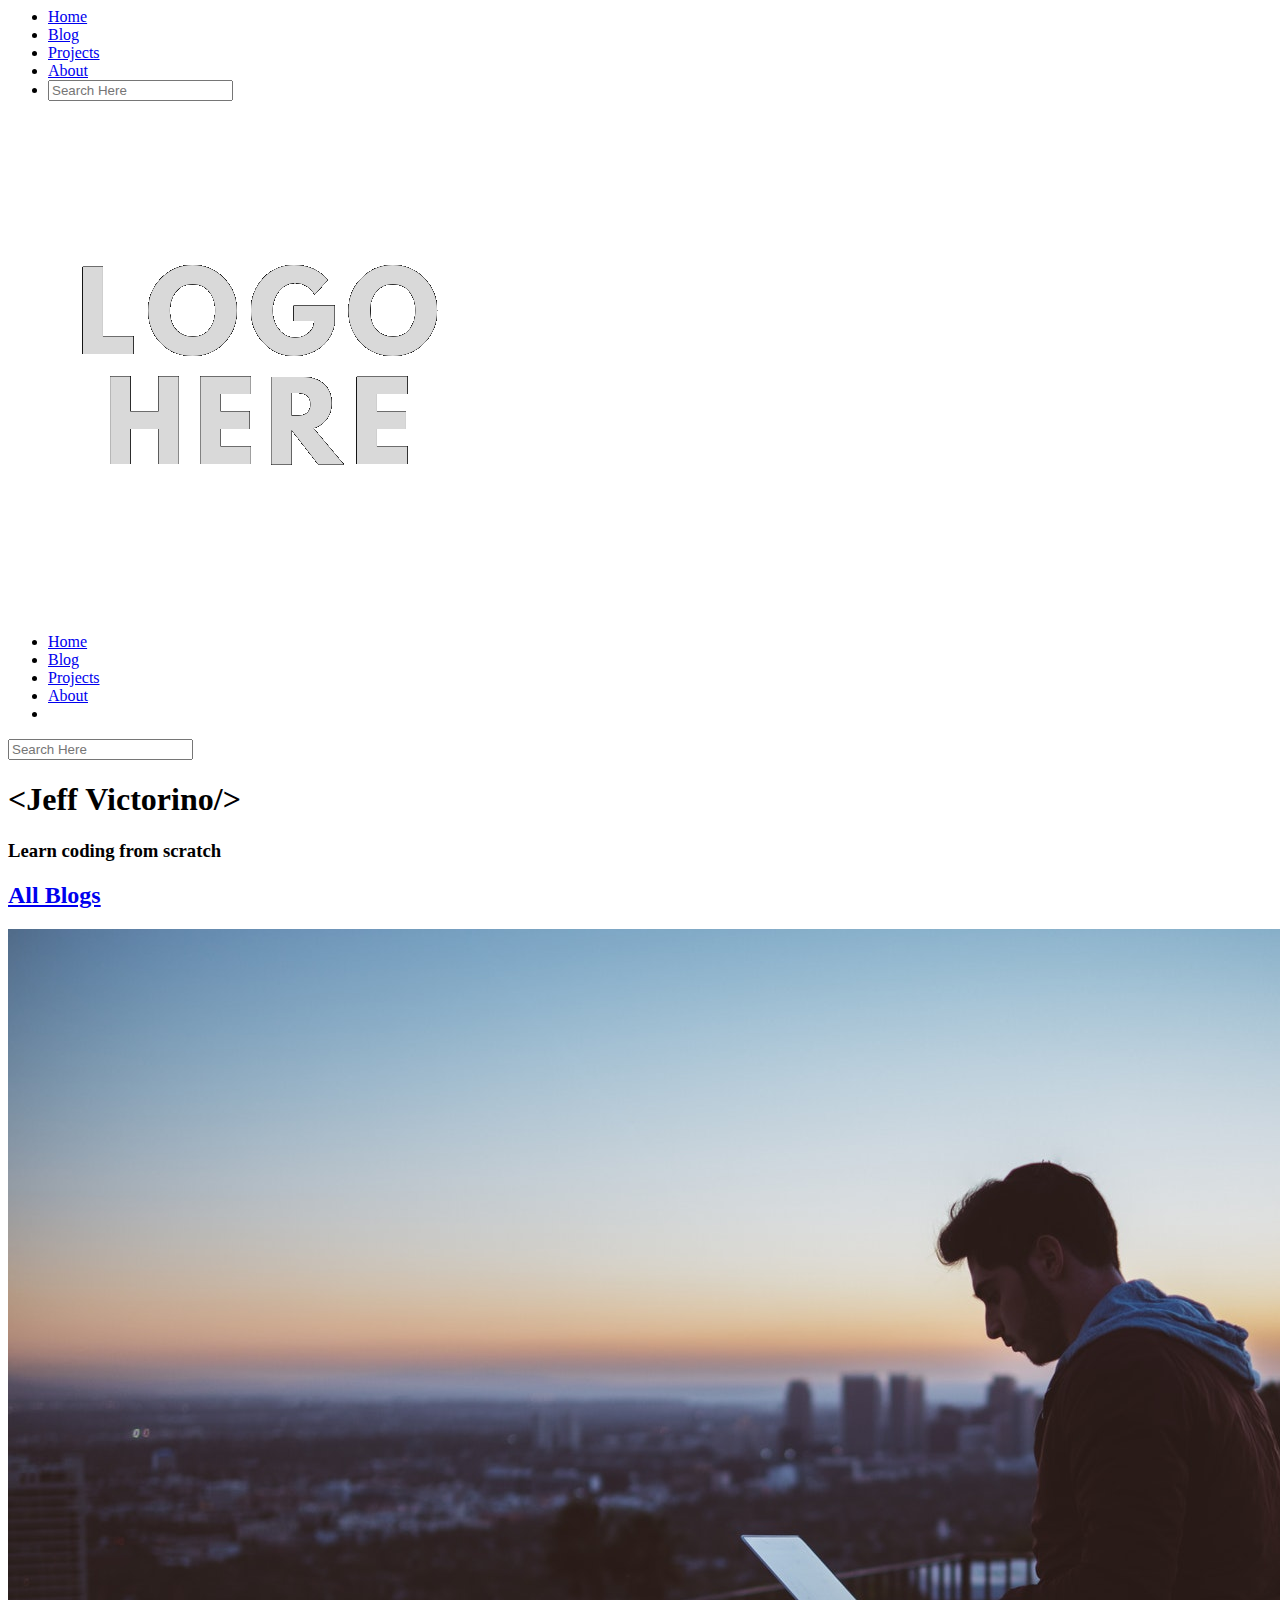
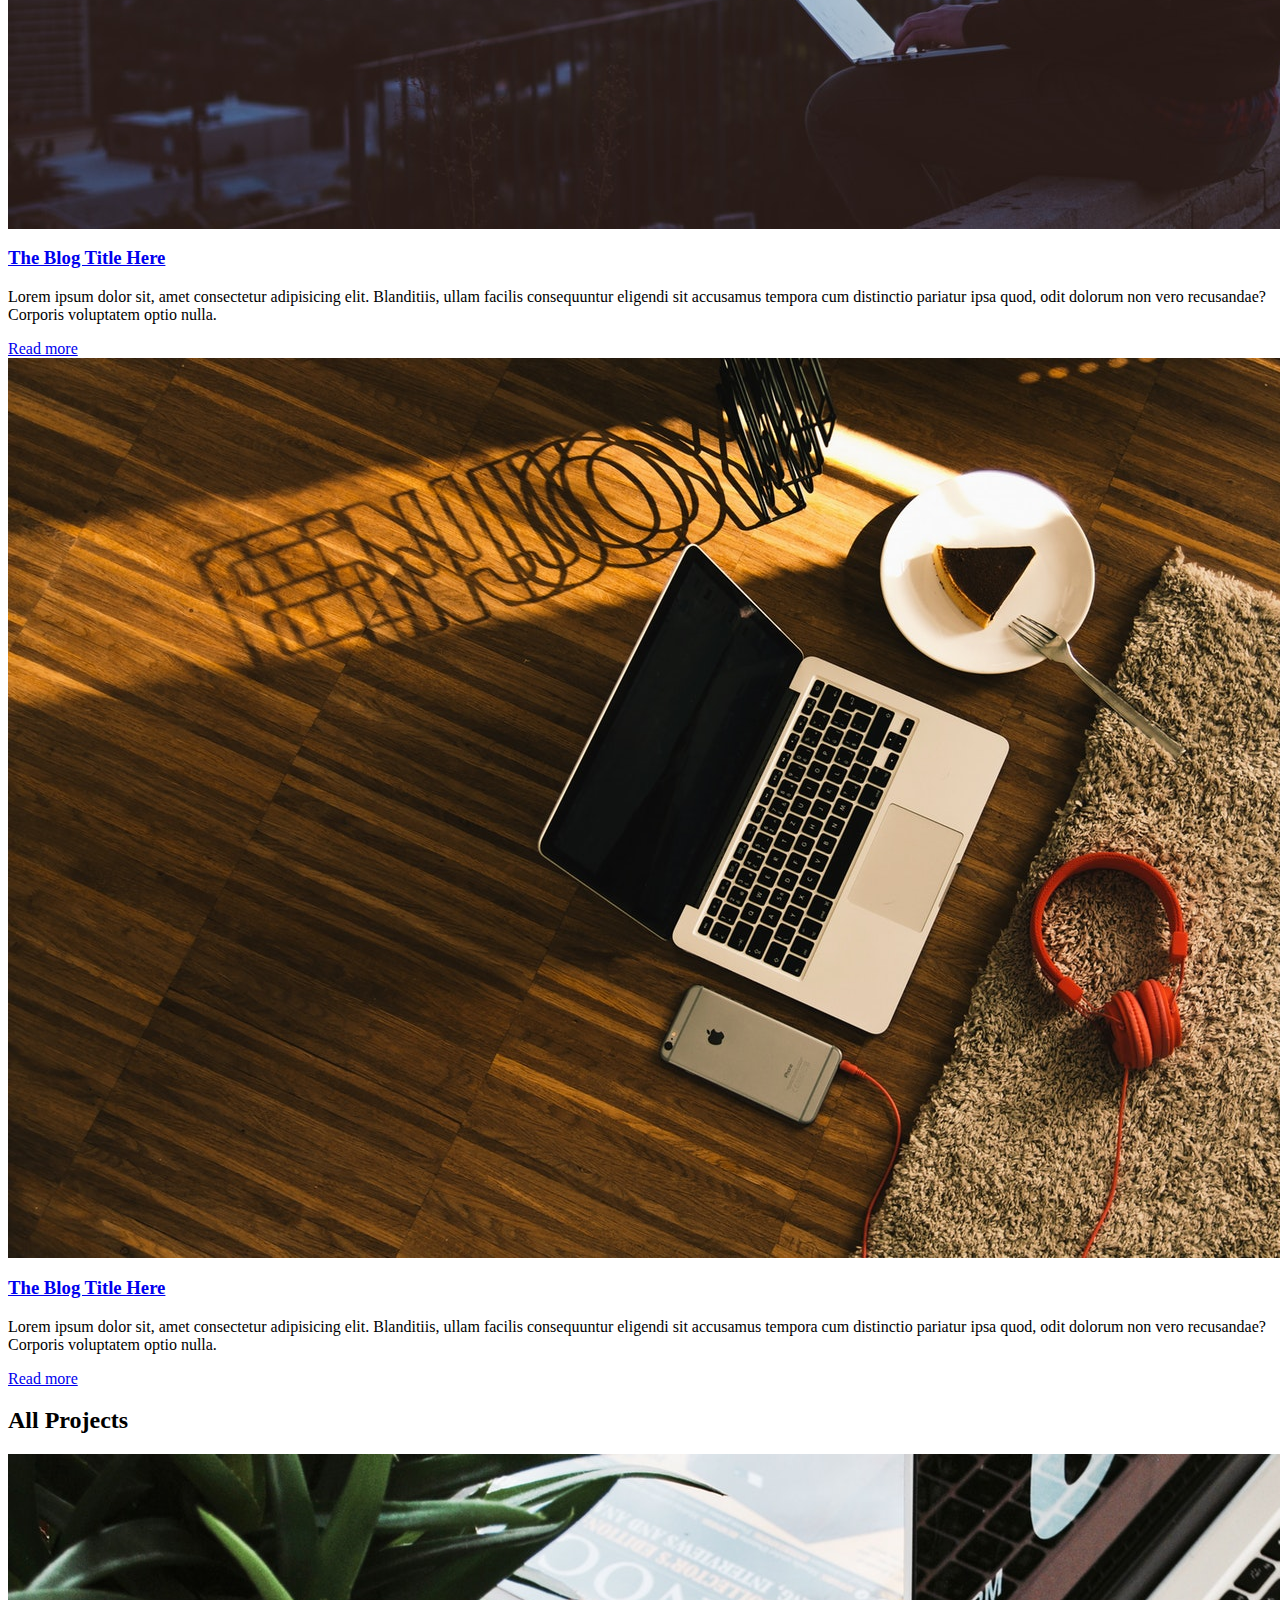
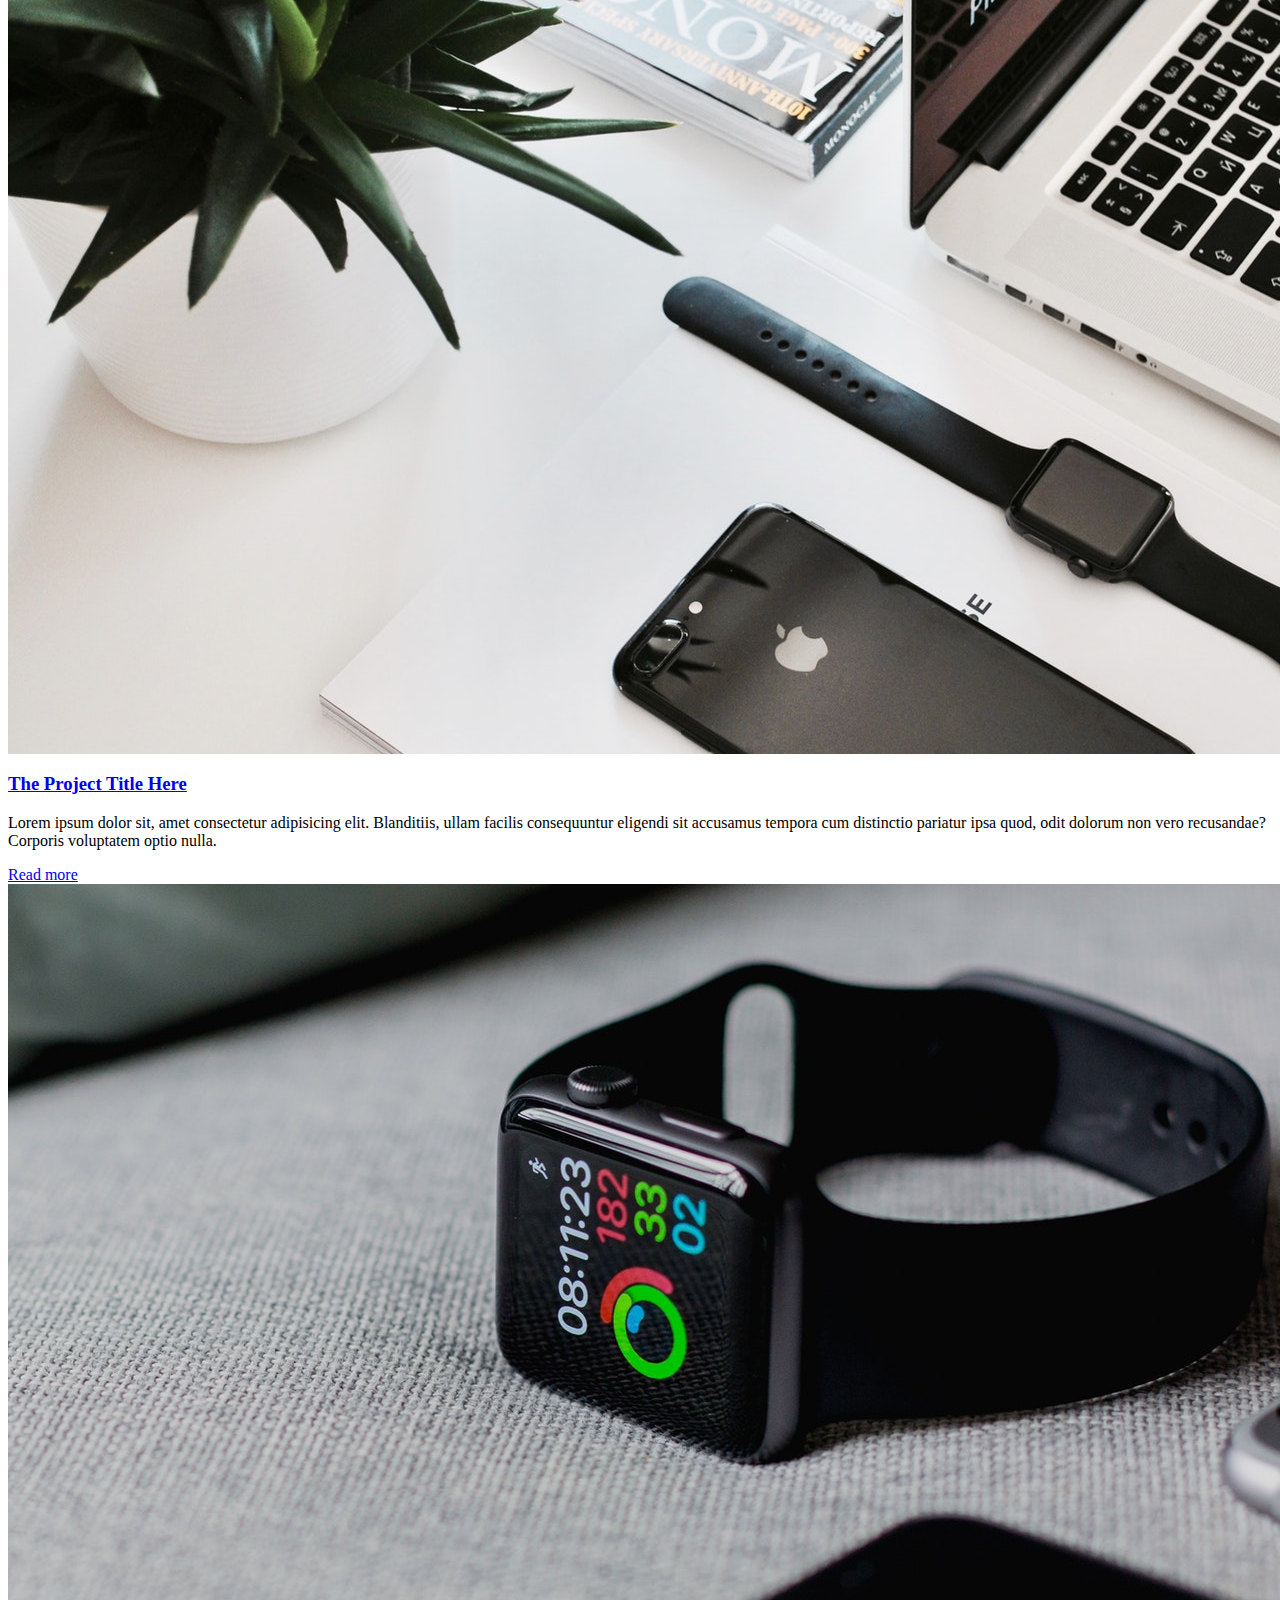
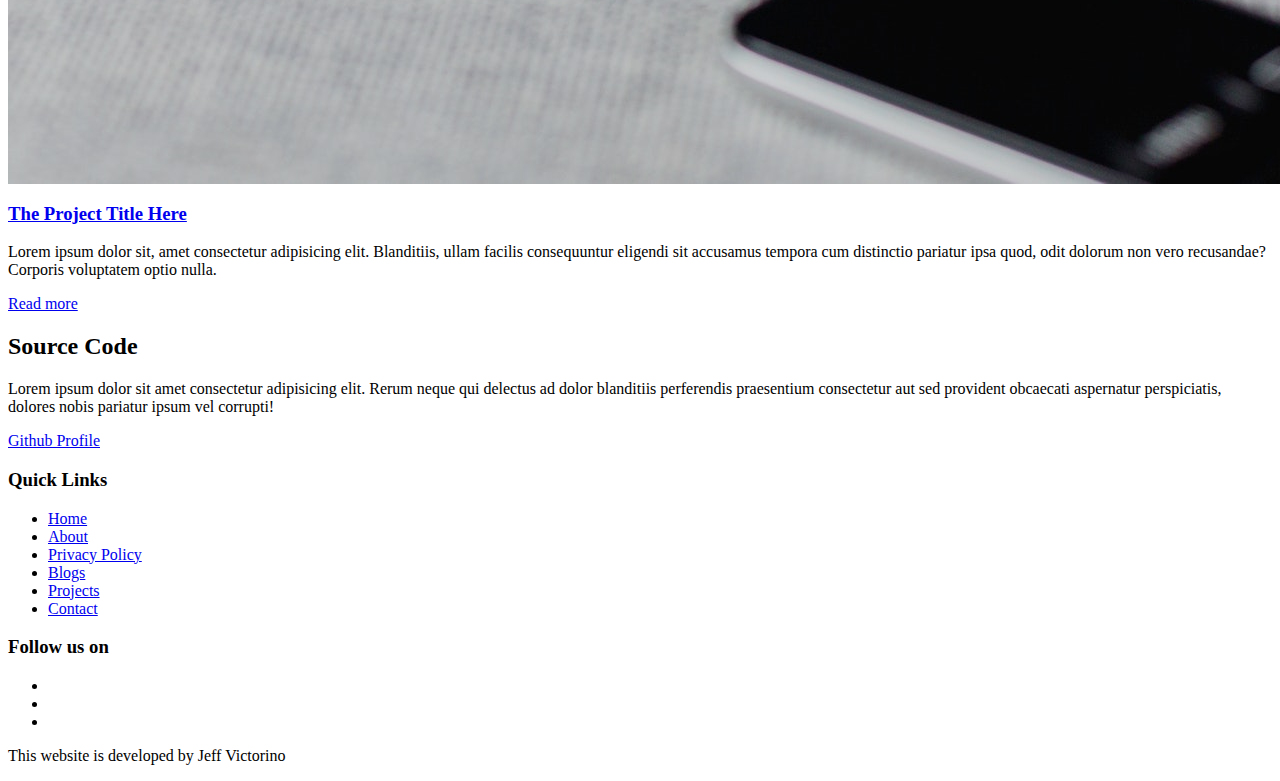
==== Project/index.html @ 7c4e8e59 "Main page and images" ====
<!DOCTYPE hmtl>
<html lang="en">
<head>
	<meta charset="UTF-8">
	<meta name="viewport" content="width=device-width, initial-scale=1.0">
	<meta http-equiv="X-UA-Compatible" content="ie=edge">
	<link rel="stylesheet" href="https://use.fontawesome.com/releases/v5.1.0/css/all.css" integrity="sha384-lKuwvrZot6UHsBSfcMvOkWwlCMgc0TaWr+30HWe3a4ltaBwTZhyTEggF5tJv8tbt"crossorigin="anonymous">
    <link href="https://fonts.googleapis.com/css?family=Roboto|Roboto+Condensed|Roboto+Slab" rel="stylesheet">
	<link rel="stylesheet" href="style.css">
	<title>Jeff Victorino</title>
</head>
<body>
	<!--Mobile Navigation-->
	<div id="slideout-menu">
		<ul>
			<li>
				<a href="#">Home</a>
			</li>
			<li>
				<a href="#">Blog</a>
			</li>
			<li>
				<a href="#">Projects</a>
			</li>
			<li>
				<a href="#">About</a>
			</li>
			<li>
				<input type="text" placeholder="Search Here">
				<br>
				<a href="#">
					<i class="fas fa-search"></i>
				</a>
			</li>
		</ul>
	</div>

	<!--Navigation-->
	<nav>
		<div id="logo-img">
			<a href="#">
				<img src="img/logo.png" alt="My Logo">
			</a>
		</div>
		<div id="menu-icon">
			<i class="fas fa-bars"></i>
		</div>
		<ul>
			<li>
				<a href="#">Home</a>
			</li>
			<li>
				<a href="#">Blog</a>
			</li>
			<li>
				<a href="#">Projects</a>
			</li>
			<li>
				<a href="#">About</a>
			</li>
			<li>
				<div id="search-icon">
					<i class="fas fa-search"></i>
				</div>
			</li>
		</ul>
	</nav>
	
	<div id="searchbox">
		<input type="text" placeholder="Search Here">
	</div>
	
	<div id="banner">
		<h1>&lt;Jeff Victorino/&gt;</h1>
		<h3>Learn coding from scratch</h3>
	</div>
	
	<main>
		<a href="#">
			<h2 class="section-heading">All Blogs</h2>
		</a>
		
		<section>
			<div class="card">
				<div class="card-image">
					<a href="#">
						<img src="img/1.jpg" alt="Card Image">
					</a>
				</div>
				
				<div class="card-description">
					<a href="#">
						<h3>The Blog Title Here</h3>
					</a>
					<p>
						Lorem ipsum dolor sit, amet consectetur adipisicing elit. Blanditiis, ullam facilis consequuntur eligendi sit accusamus tempora
                        cum distinctio pariatur ipsa quod, odit dolorum non vero recusandae? Corporis voluptatem optio nulla.
					</p>
					<a href="#" class="btn-readmore">Read more</a>
				</div>
			</div>
			
			<div class="card">
				<div class="card-image">
					<a href="#">
						<img src="img/2.jpg" alt="Card Image">
					</a>
				</div>
				
				<div class="card-description">
					<a href="#">
						<h3>The Blog Title Here</h3>
					</a>
					<p>
						Lorem ipsum dolor sit, amet consectetur adipisicing elit. Blanditiis, ullam facilis consequuntur eligendi sit accusamus tempora
                        cum distinctio pariatur ipsa quod, odit dolorum non vero recusandae? Corporis voluptatem optio nulla.
					</p>
					<a href="#" class="btn-readmore">Read more</a>
				</div>
			</div>
		</section>
		
		<h2 class="section-heading">All Projects</h2>
		
		<section>
			<div class="card">
				<div class="card-image">
					<a href="#">
						<img src="img/3.jpg" alt="Card Image">
					</a>
				</div>
				
				<div class="card-description">
					<a href="#">
						<h3>The Project Title Here</h3>
					</a>
					<p>
						Lorem ipsum dolor sit, amet consectetur adipisicing elit. Blanditiis, ullam facilis consequuntur eligendi sit accusamus tempora
                        cum distinctio pariatur ipsa quod, odit dolorum non vero recusandae? Corporis voluptatem optio nulla.
					</p>
					<a href="#" class="btn-readmore">Read more</a>
				</div>
			</div>
			
			<div class="card">
				<div class="card-image">
					<a href="#">
						<img src="img/4.jpg" alt="Card Image">
					</a>
				</div>
				
				<div class="card-description">
					<a href="#">
						<h3>The Project Title Here</h3>
					</a>
					<p>
						Lorem ipsum dolor sit, amet consectetur adipisicing elit. Blanditiis, ullam facilis consequuntur eligendi sit accusamus tempora
                        cum distinctio pariatur ipsa quod, odit dolorum non vero recusandae? Corporis voluptatem optio nulla.
					</p>
					<a href="#" class="btn-readmore">Read more</a>
				</div>
			</div>
		</section>
		
		<h2 class="section-heading">Source Code</h2>
		
		<section id="section-source">
			<p>
				Lorem ipsum dolor sit amet consectetur adipisicing elit. Rerum neque qui delectus ad dolor blanditiis perferendis praesentium
				consectetur aut sed provident obcaecati aspernatur perspiciatis, dolores nobis pariatur ipsum vel corrupti!
			</p>
			<a href="#">Github Profile</a>
		</section>
		
		<footer>
			<div id="left-footer">
				<h3>Quick Links</h3>
				<p>
					<ul>
						<li>
							<a href="#">Home</a>
						</li>
						<li>
							<a href="#">About</a>
						</li>
						<li>
							<a href="#">Privacy Policy</a>
						</li>
						<li>
							<a href="#">Blogs</a>
						</li>
						<li>
							<a href="#">Projects</a>
						</li>
						<li>
							<a href="#">Contact</a>
						</li>
					</ul>
				</p>
			</div>
			
			<div id="right-footer">
				<h3>Follow us on</h3>
				<div id="social-media-footer">
					<ul>
						<li>
							<a href="#">
								<i class="fab fa-facebook"></i>
							</a>
						</li>
						<li>
							<a href="#">
								<i class="fab fa-youtube"></i>
							</a>
						</li>
						<li>
							<a href="#">
								<i class="fab fa-github"></i>
							</a>
						</li>
					</ul>
				</div>
				<p>This website is developed by Jeff Victorino</p>
			</div>
		</footer>
		
	</main>
</body>
</html>
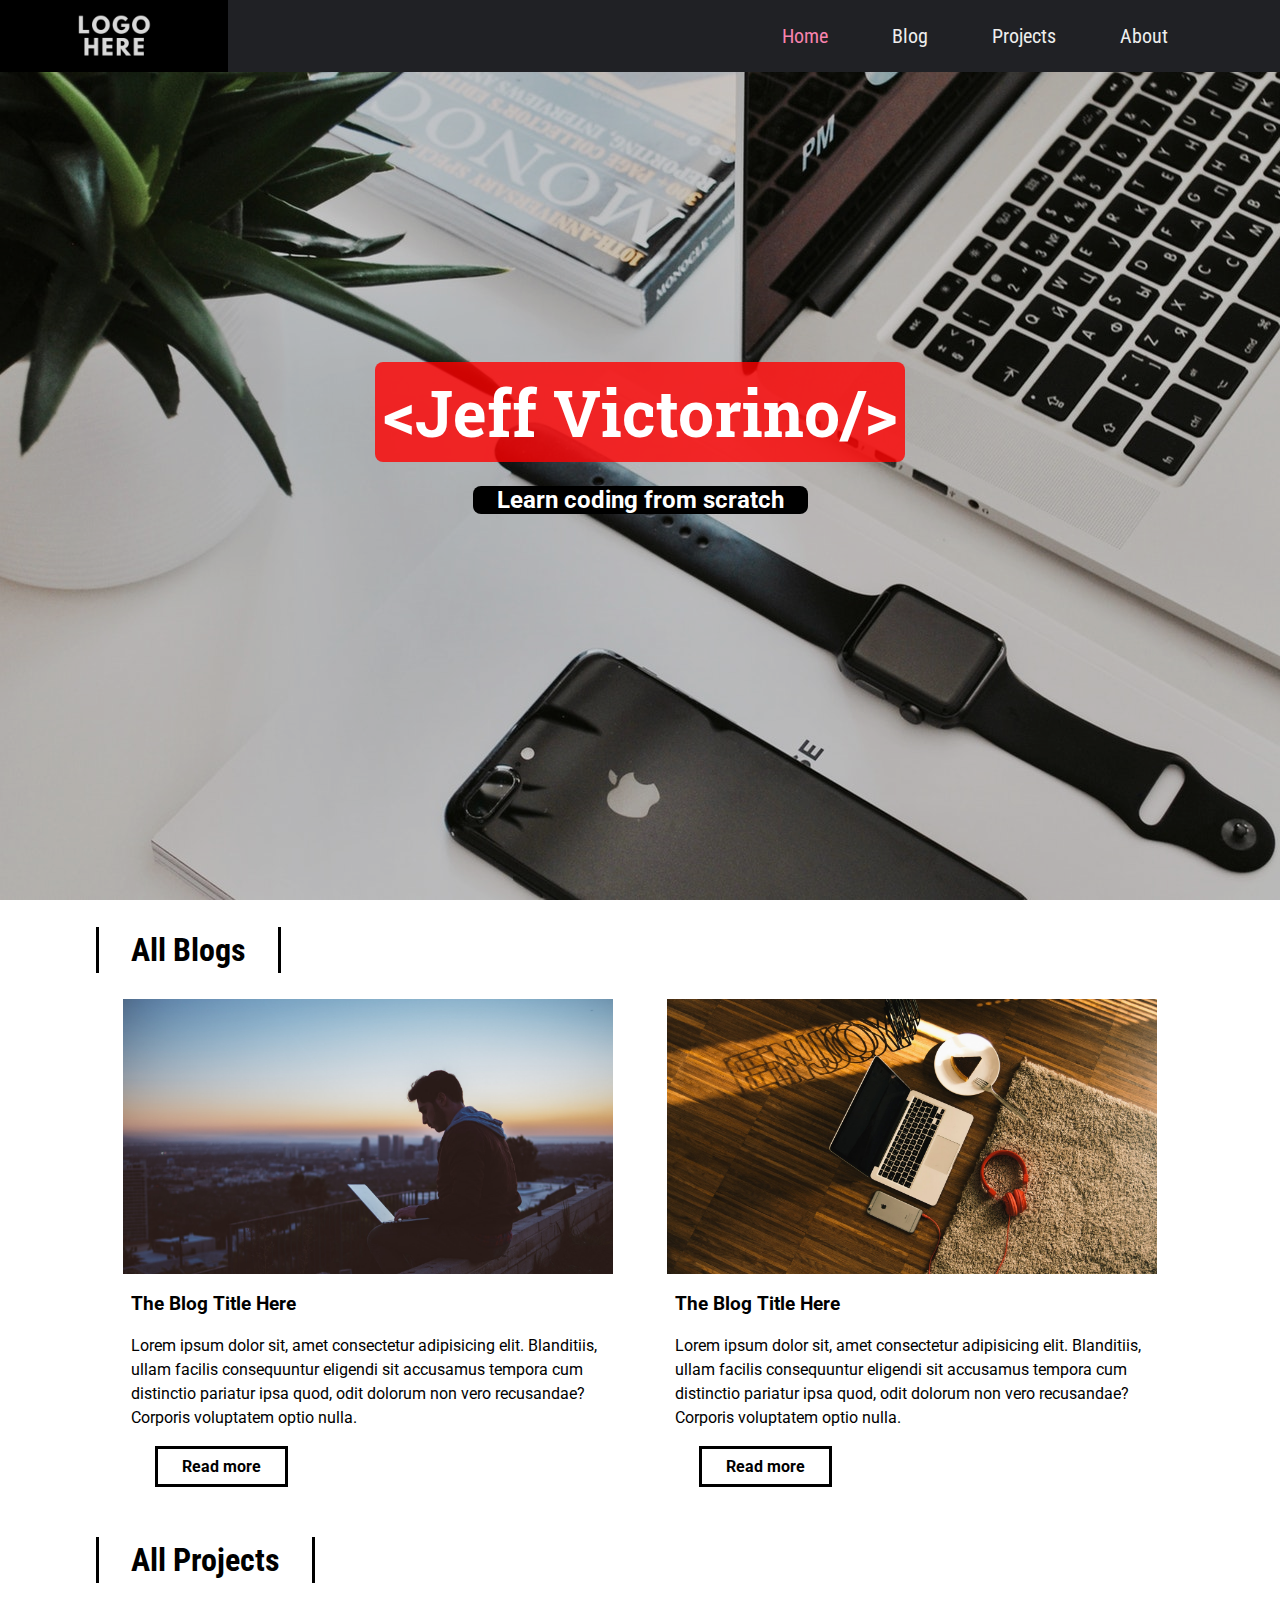
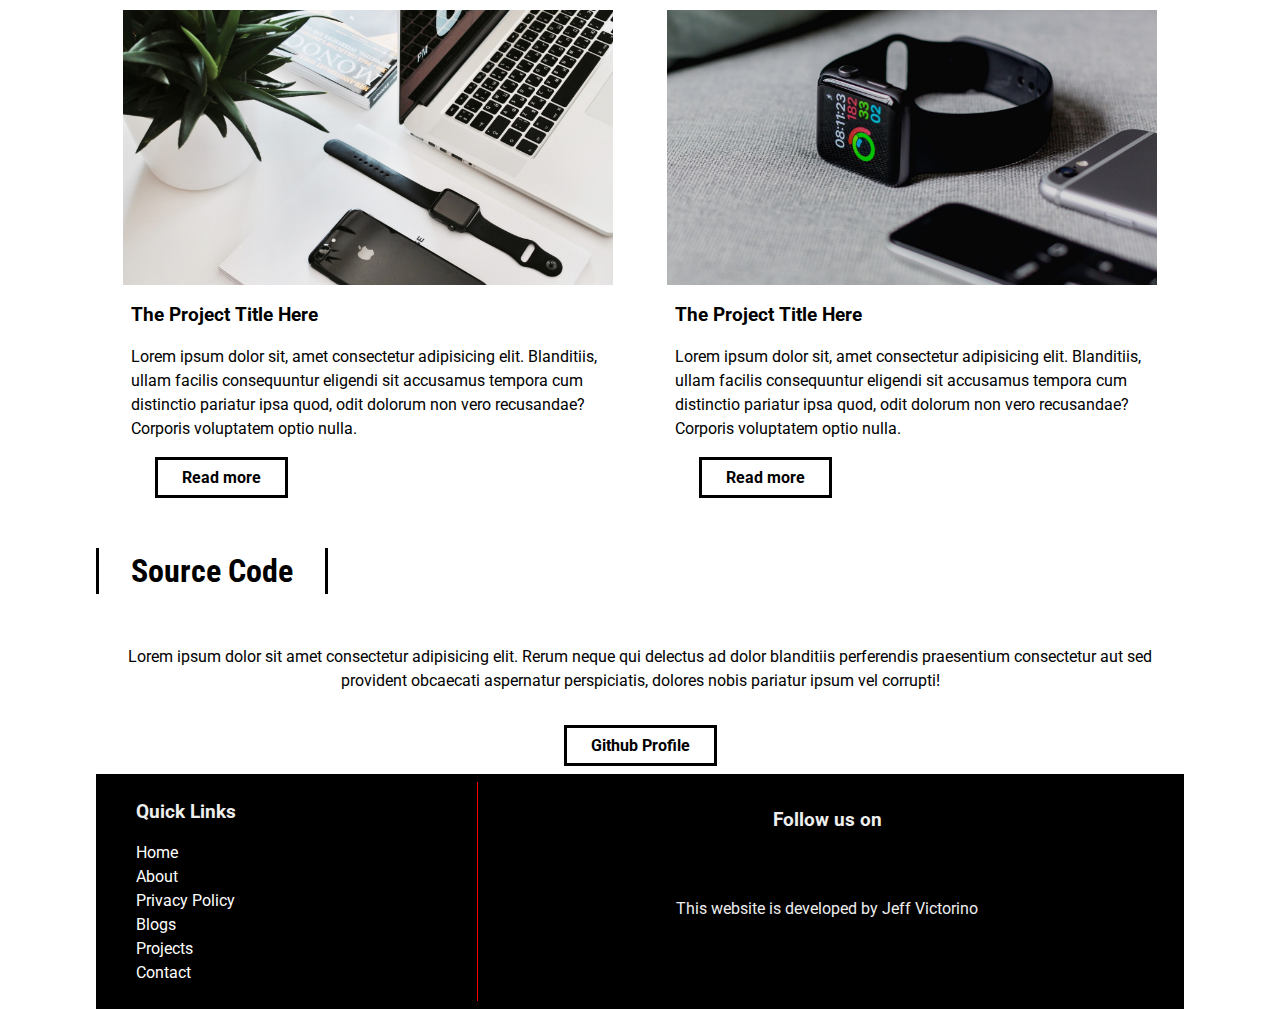
==== commit 78fe489e: "Added css to homepage" ====
--- a/Project/index.html
+++ b/Project/index.html
@@ -27,10 +27,6 @@
 			</li>
 			<li>
 				<input type="text" placeholder="Search Here">
-				<br>
-				<a href="#">
-					<i class="fas fa-search"></i>
-				</a>
 			</li>
 		</ul>
 	</div>
@@ -47,7 +43,7 @@
 		</div>
 		<ul>
 			<li>
-				<a href="#">Home</a>
+				<a class="active" href="#">Home</a>
 			</li>
 			<li>
 				<a href="#">Blog</a>
@@ -169,7 +165,7 @@
 				Lorem ipsum dolor sit amet consectetur adipisicing elit. Rerum neque qui delectus ad dolor blanditiis perferendis praesentium
 				consectetur aut sed provident obcaecati aspernatur perspiciatis, dolores nobis pariatur ipsum vel corrupti!
 			</p>
-			<a href="#">Github Profile</a>
+			<a href="#" class="btn-readmore">Github Profile</a>
 		</section>
 		
 		<footer>
--- a/Project/style.css
+++ b/Project/style.css
@@ -0,0 +1,427 @@
+body {
+	font-family: 'Roboto', sans-serif;
+	margin: 0;
+}
+
+h1 {
+	padding: 8px;
+	background: rgba(255, 0, 0, 0.8);
+	border-radius: 8px;
+	margin: 0;
+	font-size: 64px;
+	font-family: 'Roboto Slab', serif;
+}
+
+p {
+	line-height: 1.5;
+}
+
+main {
+	margin: 0 auto;
+}
+
+a {
+	text-decoration: none;
+	color: black;
+}
+
+a:hover {
+	text-decoration: underline;
+}
+
+/*Inputs*/
+input,
+textarea {
+	height: 32px;
+	padding: 0 16px;
+	font-family: 'Roboto Condensed', sans-serif;
+	font-size: 20px;
+	border: none;
+	box-shadow: inset 8px 3px 18px -4px rgba(0, 0, 0, 0.4);
+}
+
+input:focus,
+textarea:focus {
+	outline: none;
+}
+
+/*Banner*/
+#banner {
+	height: 100vh;
+	display: flex;
+	align-items: center;
+	justify-content: center;
+	flex-direction: column;
+	background: rgba(0, 0, 0, 0.2) url('img/3.jpg');
+	background-size: cover;
+	background-attachment: fixed;
+	background-position: center;
+	background-blend-mode: overlay;
+	color: white;
+}
+
+#banner h3 {
+	background: black;
+	border-radius: 8px;
+	padding: 0 24px;
+	font-size: 24px;
+}
+
+/*Search Box*/
+#searchbox {
+	position: fixed;
+	right: 0;
+	top: 24px;
+	width: 500px;
+	pointer-events: none;
+	z-index: 50;
+	transition: 0.4s;
+}
+
+#searchbox input {
+	height: 48px;
+	width: 100%;
+}
+
+/*Navigation*/
+nav {
+	height: 72px;
+	background: #202125;
+	width: 100%;
+	margin: 0;
+	position: fixed;
+	font-family: 'Roboto Condensed', sans-serif;
+	font-size: 20px;
+	display: flex;
+	justify-content: space-between;
+	padding: 0 16px 0 0;
+	box-sizing: border-box;
+	z-index: 100;
+}
+
+nav a {
+	padding: 0 32px;
+	color: #eee;
+	transition: 0.4s;
+}
+
+nav a:hover {
+	text-decoration: none;
+	color: red;
+}
+
+nav ul {
+	display: flex;
+	list-style: none;
+	justify-content: space-around;
+	align-items: center;
+	height: 100%;
+	margin: 0;
+}
+
+.active {
+	color: #f783ae;
+}
+
+#logo-img {
+	display: flex;
+	height: 100%;
+	background: #111;
+	padding: 0 32px;
+	align-items: center;
+	color: white;
+	transition: 0.4s;
+}
+
+#logo-img img {
+	height: 100px;
+}
+
+#logo-img:hover {
+	background: black;
+}
+
+#menu-icon {
+	height: 100%;
+	font-size: 28px;
+	padding: 0 4px;
+	color: #eee;
+	display: none;
+	align-items: center;
+}
+
+/*Search Icon*/
+#search-icon {
+	color: white;
+	padding: 0 32px;
+	cursor: pointer;
+	transition: 0.4s;
+}
+
+#search-icon:hover {
+	color: red;
+}
+
+/*Slideout Menu*/
+#slideout-menu {
+	display: none;
+	background: #2d3436;
+	z-index: 100;
+	position: fixed;
+	transition: 0.4s;
+	margin-top: 72px;
+	width: 100%;
+	text-align: center;
+}
+
+#slideout-menu ul {
+	list-style: none;
+	padding: 0 32px;
+}
+
+#slideout-menu ul li {
+	padding: 8px;
+}
+
+#slideout-menu a {
+	font-family: 'Roboto Condensed', sans-serif;
+	font-size: 20px;
+	color: white;
+}
+
+#slideout-menu input {
+	width: 85%;
+	padding: 8px;
+	font-family: 'Roboto Condensed', sans-serif;
+	font-size: 20px;
+	text-align: center;
+}
+
+/*Sections*/
+section {
+	display: flex;
+	justify-content: space-around;
+	flex-wrap: wrap;
+}
+
+.section-heading {
+	font-size: 32px;
+	font-family: 'Roboto Condensed', sans-serif;
+	border-left: 3px solid black;
+	border-right: 3px solid black;
+	transition: all 0.4s;
+	display: inline-block;
+	padding: 4px 32px;
+}
+
+.section-heading:hover {
+	padding: 4px 48px;
+	background: red;
+}
+
+/*Section Source*/
+#section-source p {
+	padding: 8px;
+	text-align: center;
+}
+
+#section-source a {
+	margin: 8px;
+	text-align: center;
+}
+
+/*Card*/
+.card-image {
+	transition: 0.4s;
+}
+
+.card-image:hover {
+	box-shadow: 0 10px 6px -6px #777;
+}
+
+.card .card-description {
+	padding: 0 8px;
+}
+
+/*Button Read More*/
+.btn-readmore {
+	padding: 8px 24px;
+	border: 3px solid black;
+	transition: 0.4s;
+	display: inline-block;
+	margin-bottom: 24px;
+	margin-left: 24px;
+	font-weight: bold;
+	cursor: pointer;
+	background: white;
+}
+
+.btn-readmore:hover {
+	background: red;
+	text-decoration: none;
+	padding: 8px 64px 8px 24px;
+	color: white;
+}
+
+/*Footer*/
+footer {
+	background: black;
+	padding: 8px;
+	color: #eee;
+	display: flex;
+}
+
+footer a {
+	color: white;
+}
+
+footer #left-footer {
+	flex: 1;
+	border-right: 1px solid red;
+	padding-left: 32px;
+}
+
+footer #left-footer ul {
+	padding: 0;
+	list-style: none;
+	line-height: 1.5;
+}
+
+footer #right-footer {
+	flex: 2;
+	padding: 8px;
+	text-align: center;
+}
+
+footer #social-media-footer a .fa-facebook,
+footer #social-media-footer a .fa-youtube,
+footer #social-media-footer a .fa-github {
+	color:white;
+	transition: 0.4s;
+}
+
+footer #social-media-footer ul {
+	display: flex;
+	list-style: none;
+	justify-content: center;
+	padding: 0;
+}
+
+footer #social-media-footer ul li {
+	font-size: 48px;
+	padding: 16px;
+	transition: 0.4s;
+}
+
+footer #social-media-footer ul li:hover a .fa-youtube {
+	color: red;
+}
+
+footer #social-media-footer ul li:hover a .fa-facebook {
+	color: #3b5998;
+}
+
+footer #social-media-footer ul li:hover a .fa-github {
+	color: #bbb;
+}
+
+/*Media Queries*/
+@media (max-width: 900px) {
+	nav ul {
+		display: none;
+	}
+	
+	#menu-icon {
+		display: flex;
+	}
+	
+	#slideout-menu {
+		/*display: block;*/
+	}
+	
+	#searchbox {
+		display: none;
+	}
+}
+
+@media (max-width: 719px) {
+	main {
+		width: 95%;
+	}
+	
+	section {
+		flex-direction: column;
+	}
+	
+	.card,
+	.card .card-image img {
+		width: 100%;
+	}
+	
+	footer {
+		flex-direction: column;
+		text-align: center;
+	}
+	
+	footer #left-footer {
+		flex: 1;
+		border-right: 0;
+		padding-left: 0;
+	}
+	
+	footer #right-footer {
+		background: #eee;
+		color: black;
+	}
+	
+	footer #right-footer a {
+		color: black;
+	}
+	
+	footer #social-media-footer a .fa-facebook,
+	footer #social-media-footer a .fa-youtube,
+	footer #social-media-footer a .fa-github {
+		color: black;
+		transition: 0.4s;
+	}
+}
+
+@media (max-width: 600px) {
+	main {
+		width: 100%;
+	}
+	
+	h1 {
+		font-size: 48px;
+	}
+	
+	#banner h3 {
+		font-size: 20px;
+	}
+	
+	.card {
+		text-align: center;
+	}
+	
+	#logo-img {
+		padding: 0;
+	}
+}
+
+@media (min-width: 720px) {
+	main {
+		width: 95%;
+	}
+	.card {
+		width: 45%;
+	}
+	.card .card-image img {
+		width: 100%;
+	}
+}
+
+@media (min-width: 1200px) {
+	main {
+		width: 85%;
+	}
+}
